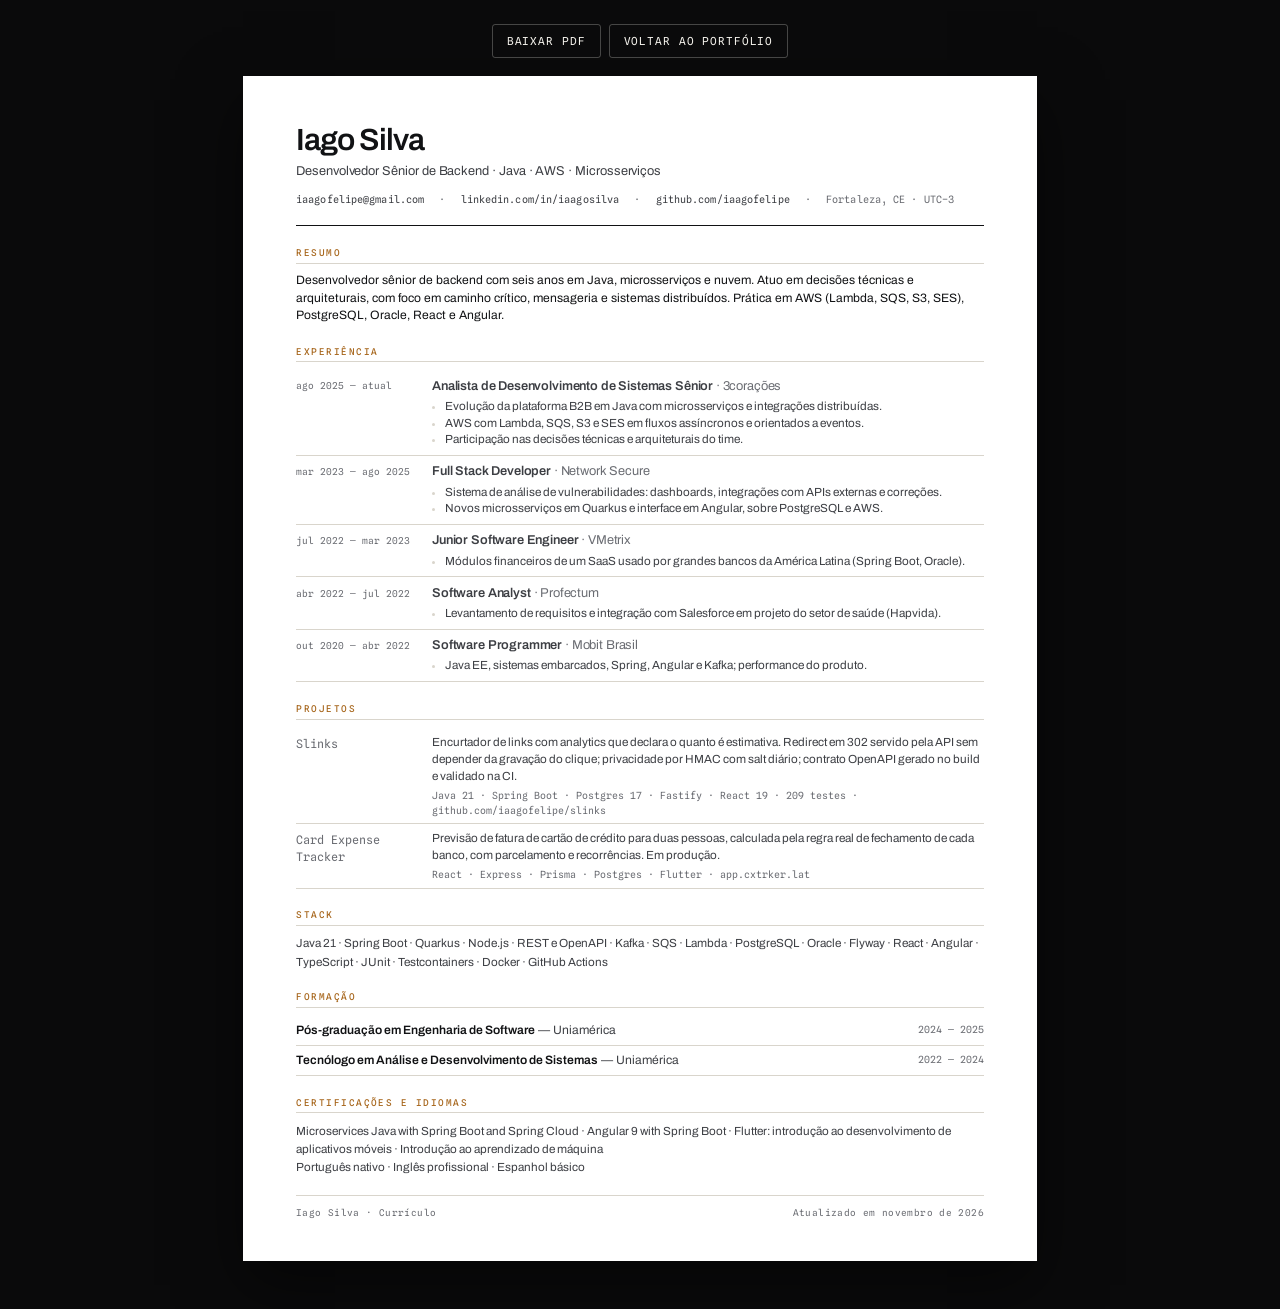
==== curriculo.html @ 0f62bab1 "feat: reconstrói o portfólio como prancha técnica Substitui a landing de vidro e orbs por um mundo v" ====
<!DOCTYPE html>
<html lang="pt-BR">
<head>
<meta charset="utf-8" />
<meta name="viewport" content="width=device-width, initial-scale=1" />
<title>Currículo — Iago Silva</title>
<meta name="description" content="Currículo de Iago Silva — desenvolvedor sênior de backend em Java, AWS e microsserviços." />
<meta name="robots" content="noindex" />
<link rel="icon" href="favicon.svg" type="image/svg+xml" />
<style>
  @font-face {
    font-family: "Archivo";
    src: url("assets/fonts/archivo-var.woff2") format("woff2");
    font-weight: 400 600;
    font-display: swap;
  }
  @font-face {
    font-family: "Spline Sans Mono";
    src: url("assets/fonts/spline-sans-mono-var.woff2") format("woff2");
    font-weight: 400 500;
    font-display: swap;
  }

  :root {
    --ink: #111214;
    --ink-2: #3d3f44;
    --ink-3: #6b6d73;
    --rule: #d9d5cc;
    --copper: #a8681f;
    --sans: "Archivo", system-ui, sans-serif;
    --mono: "Spline Sans Mono", ui-monospace, monospace;
    --sheet: #fff;
  }

  * { box-sizing: border-box; margin: 0; padding: 0; }

  body {
    background: #0a0a0b;
    font-family: var(--sans);
    color: var(--ink);
    -webkit-font-smoothing: antialiased;
    padding: 24px 16px 48px;
  }

  .sheet {
    width: 210mm;
    min-height: 297mm;
    margin: 0 auto;
    background: var(--sheet);
    padding: 13mm 14mm 11mm;
    box-shadow: 0 24px 60px rgba(0, 0, 0, 0.5);
  }

  .doc-head {
    border-bottom: 1.5px solid var(--ink);
    padding-bottom: 5mm;
  }

  h1 {
    font-size: 23pt;
    font-weight: 600;
    letter-spacing: -0.03em;
    line-height: 1;
  }

  .doc-role {
    margin-top: 1.6mm;
    font-size: 9.6pt;
    color: var(--ink-2);
    letter-spacing: -0.005em;
  }

  .doc-contact {
    display: flex;
    flex-wrap: wrap;
    gap: 1mm 4mm;
    margin-top: 3mm;
    font-family: var(--mono);
    font-size: 7.6pt;
    letter-spacing: 0.01em;
    color: var(--ink-3);
  }

  .doc-contact a { color: var(--ink-2); text-decoration: none; }

  h2 {
    font-family: var(--mono);
    font-size: 7pt;
    font-weight: 500;
    letter-spacing: 0.16em;
    text-transform: uppercase;
    color: var(--copper);
    margin: 5.5mm 0 2.2mm;
    padding-bottom: 1.2mm;
    border-bottom: 1px solid var(--rule);
  }

  p { font-size: 9.1pt; line-height: 1.45; color: var(--ink-2); }

  .lead { color: var(--ink); }

  /* experiência */
  .job {
    display: grid;
    grid-template-columns: 31mm 1fr;
    gap: 0 5mm;
    padding: 1.9mm 0;
    border-bottom: 1px solid var(--rule);
  }

  .job:last-child { border-bottom: 0; padding-bottom: 0; }

  .job-when {
    font-family: var(--mono);
    font-size: 7.1pt;
    line-height: 1.5;
    white-space: nowrap;
    color: var(--ink-3);
    padding-top: 0.5mm;
  }

  .job-title {
    font-size: 9.6pt;
    font-weight: 600;
    letter-spacing: -0.012em;
    line-height: 1.3;
  }

  .job-co { font-weight: 400; color: var(--ink-3); }

  .job ul {
    margin-top: 1mm;
    padding-left: 3.4mm;
    font-size: 8.8pt;
    line-height: 1.42;
    color: var(--ink-2);
  }

  .job li::marker { color: var(--rule); }

  /* projetos */
  .project {
    display: grid;
    grid-template-columns: 31mm 1fr;
    gap: 0 5mm;
    padding: 1.6mm 0;
    border-bottom: 1px solid var(--rule);
  }

  .project:last-child { border-bottom: 0; }

  .project-name {
    font-family: var(--mono);
    font-size: 7.6pt;
    color: var(--ink-3);
    padding-top: 0.5mm;
  }

  .project p { font-size: 8.8pt; line-height: 1.45; }

  .project .stackline {
    font-family: var(--mono);
    font-size: 7.4pt;
    color: var(--ink-3);
    margin-top: 0.9mm;
  }

  .inline-stack {
    font-size: 8.8pt;
    line-height: 1.55;
    color: var(--ink-2);
  }

  .edu-row {
    display: grid;
    grid-template-columns: 1fr 26mm;
    gap: 5mm;
    padding: 1.5mm 0;
    border-bottom: 1px solid var(--rule);
    font-size: 8.8pt;
    color: var(--ink-2);
  }

  .edu-row:last-child { border-bottom: 0; }

  .edu-row .when {
    font-family: var(--mono);
    font-size: 7.4pt;
    color: var(--ink-3);
    text-align: right;
  }

  .edu-row strong { font-weight: 600; color: var(--ink); }

  .foot {
    display: flex;
    justify-content: space-between;
    gap: 6mm;
    margin-top: 5mm;
    padding-top: 2.5mm;
    border-top: 1px solid var(--rule);
    font-family: var(--mono);
    font-size: 7pt;
    letter-spacing: 0.04em;
    color: var(--ink-3);
  }

  .screen-only {
    display: flex;
    justify-content: center;
    gap: 8px;
    margin: 0 auto 18px;
    width: 210mm;
    max-width: 100%;
  }

  .screen-only a {
    font-family: var(--mono);
    font-size: 11px;
    letter-spacing: 0.08em;
    text-transform: uppercase;
    text-decoration: none;
    color: #f4f2ec;
    border: 1px solid rgba(244, 242, 236, 0.26);
    border-radius: 3px;
    padding: 9px 14px;
  }

  .screen-only a:hover { border-color: #e0983f; color: #f2b464; }

  @page {
    size: A4;
    margin: 0;
  }

  @media print {
    body { background: #fff; padding: 0; }
    .sheet {
      width: auto;
      min-height: 0;
      box-shadow: none;
      padding: 13mm 14mm 11mm;
    }
    .screen-only { display: none; }
  }

  @media (max-width: 780px) {
    .sheet { width: 100%; padding: 22px 18px; min-height: 0; }
    .job, .project { grid-template-columns: 1fr; gap: 1mm; }
    .edu-row { grid-template-columns: 1fr; gap: 0.5mm; }
    .edu-row .when { text-align: left; }
  }
  /* Passe de compactação para caber em uma única A4.
     Fica no fim do arquivo de propósito: mesma especificidade, quem vence é a última regra. */
  @media print {
    .sheet { padding: 9.5mm 12.5mm 7.5mm; }
    .doc-head { padding-bottom: 3.4mm; }
    h1 { font-size: 21pt; }
    .doc-role { font-size: 9.2pt; margin-top: 1.2mm; }
    .doc-contact { margin-top: 2.3mm; font-size: 7.4pt; }
    h2 { margin: 3.1mm 0 1.3mm; padding-bottom: 0.8mm; font-size: 6.8pt; }
    p { font-size: 8.75pt; line-height: 1.36; }
    .job { padding: 0.95mm 0; }
    .job-when { font-size: 7.2pt; }
    .job-title { font-size: 9.2pt; }
    .job ul { margin-top: 0.6mm; font-size: 8.35pt; line-height: 1.34; }
    .project { padding: 1mm 0; }
    .project p { font-size: 8.5pt; line-height: 1.4; }
    .project .stackline, .project-name { font-size: 7.1pt; }
    .inline-stack { font-size: 8.45pt; line-height: 1.44; }
    .edu-row { padding: 0.95mm 0; font-size: 8.5pt; }
    .foot { margin-top: 2.2mm; padding-top: 1.5mm; font-size: 6.8pt; }
  }
</style>
</head>
<body>

<div class="screen-only">
  <a href="curriculo.pdf">Baixar PDF</a>
  <a href="./">Voltar ao portfólio</a>
</div>

<div class="sheet">

  <header class="doc-head">
    <h1>Iago Silva</h1>
    <p class="doc-role">Desenvolvedor Sênior de Backend · Java · AWS · Microsserviços</p>
    <p class="doc-contact">
      <a href="mailto:iaagofelipe@gmail.com">iaagofelipe@gmail.com</a>
      <span>·</span>
      <a href="https://www.linkedin.com/in/iaagosilva">linkedin.com/in/iaagosilva</a>
      <span>·</span>
      <a href="https://github.com/iaagofelipe">github.com/iaagofelipe</a>
      <span>·</span>
      <span>Fortaleza, CE · UTC−3</span>
    </p>
  </header>

  <h2>Resumo</h2>
  <p class="lead">Desenvolvedor sênior de backend com seis anos em Java, microsserviços e nuvem.
  Atuo em decisões técnicas e arquiteturais, com foco em caminho crítico, mensageria e sistemas
  distribuídos. Prática em AWS (Lambda, SQS, S3, SES), PostgreSQL, Oracle, React e Angular.</p>

  <h2>Experiência</h2>

  <div class="job">
    <p class="job-when">ago 2025 — atual</p>
    <div>
      <p class="job-title">Analista de Desenvolvimento de Sistemas Sênior <span class="job-co">· 3corações</span></p>
      <ul>
        <li>Evolução da plataforma B2B em Java com microsserviços e integrações distribuídas.</li>
        <li>AWS com Lambda, SQS, S3 e SES em fluxos assíncronos e orientados a eventos.</li>
        <li>Participação nas decisões técnicas e arquiteturais do time.</li>
      </ul>
    </div>
  </div>

  <div class="job">
    <p class="job-when">mar 2023 — ago 2025</p>
    <div>
      <p class="job-title">Full Stack Developer <span class="job-co">· Network Secure</span></p>
      <ul>
        <li>Sistema de análise de vulnerabilidades: dashboards, integrações com APIs externas e correções.</li>
        <li>Novos microsserviços em Quarkus e interface em Angular, sobre PostgreSQL e AWS.</li>
      </ul>
    </div>
  </div>

  <div class="job">
    <p class="job-when">jul 2022 — mar 2023</p>
    <div>
      <p class="job-title">Junior Software Engineer <span class="job-co">· VMetrix</span></p>
      <ul>
        <li>Módulos financeiros de um SaaS usado por grandes bancos da América Latina (Spring Boot, Oracle).</li>
      </ul>
    </div>
  </div>

  <div class="job">
    <p class="job-when">abr 2022 — jul 2022</p>
    <div>
      <p class="job-title">Software Analyst <span class="job-co">· Profectum</span></p>
      <ul>
        <li>Levantamento de requisitos e integração com Salesforce em projeto do setor de saúde (Hapvida).</li>
      </ul>
    </div>
  </div>

  <div class="job">
    <p class="job-when">out 2020 — abr 2022</p>
    <div>
      <p class="job-title">Software Programmer <span class="job-co">· Mobit Brasil</span></p>
      <ul>
        <li>Java EE, sistemas embarcados, Spring, Angular e Kafka; performance do produto.</li>
      </ul>
    </div>
  </div>

  <h2>Projetos</h2>

  <div class="project">
    <p class="project-name">Slinks</p>
    <div>
      <p>Encurtador de links com analytics que declara o quanto é estimativa. Redirect em 302 servido
      pela API sem depender da gravação do clique; privacidade por HMAC com salt diário; contrato
      OpenAPI gerado no build e validado na CI.</p>
      <p class="stackline">Java 21 · Spring Boot · Postgres 17 · Fastify · React 19 · 209 testes · github.com/iaagofelipe/slinks</p>
    </div>
  </div>

  <div class="project">
    <p class="project-name">Card Expense Tracker</p>
    <div>
      <p>Previsão de fatura de cartão de crédito para duas pessoas, calculada pela regra real de
      fechamento de cada banco, com parcelamento e recorrências. Em produção.</p>
      <p class="stackline">React · Express · Prisma · Postgres · Flutter · app.cxtrker.lat</p>
    </div>
  </div>

  <h2>Stack</h2>
  <p class="inline-stack">Java 21 · Spring Boot · Quarkus · Node.js · REST e OpenAPI · Kafka · SQS ·
  Lambda · PostgreSQL · Oracle · Flyway · React · Angular · TypeScript · JUnit · Testcontainers ·
  Docker · GitHub Actions</p>

  <h2>Formação</h2>
  <div class="edu-row">
    <p><strong>Pós-graduação em Engenharia de Software</strong> — Uniamérica</p>
    <p class="when">2024 — 2025</p>
  </div>
  <div class="edu-row">
    <p><strong>Tecnólogo em Análise e Desenvolvimento de Sistemas</strong> — Uniamérica</p>
    <p class="when">2022 — 2024</p>
  </div>

  <h2>Certificações e idiomas</h2>
  <p class="inline-stack">Microservices Java with Spring Boot and Spring Cloud · Angular 9 with Spring
  Boot · Flutter: introdução ao desenvolvimento de aplicativos móveis · Introdução ao aprendizado de máquina</p>
  <p class="inline-stack">Português nativo · Inglês profissional · Espanhol básico</p>

  <p class="foot">
    <span>Iago Silva · Currículo</span>
    <span>Atualizado em novembro de 2026</span>
  </p>

</div>

</body>
</html>
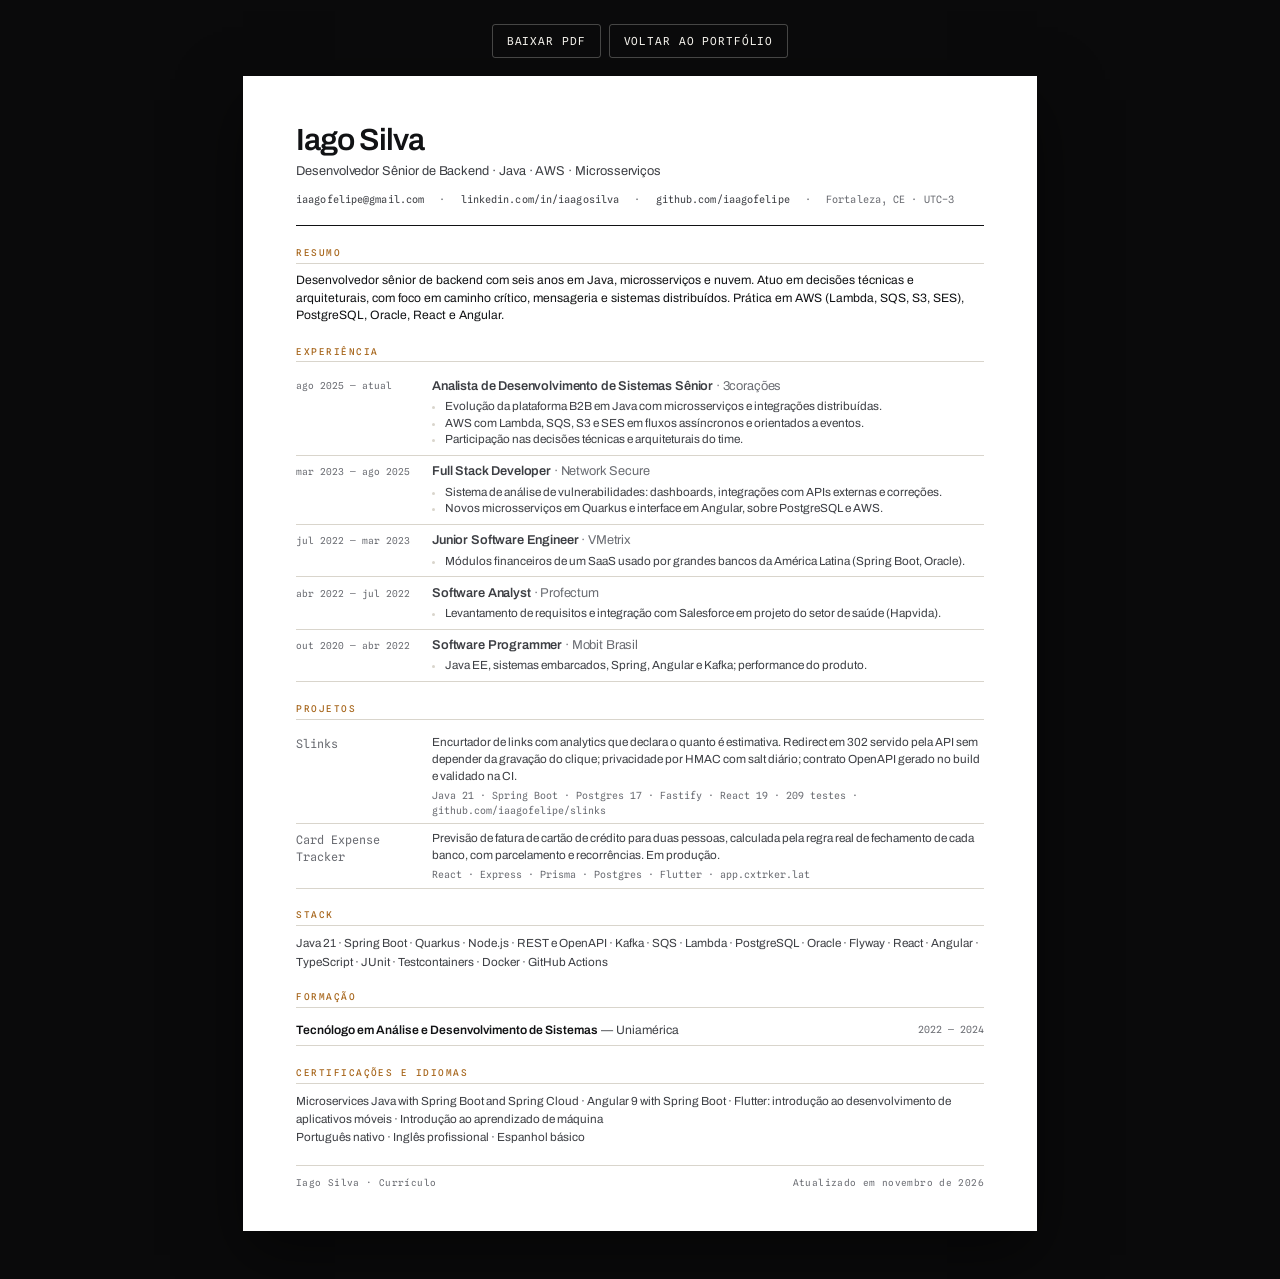
==== commit 5dfae191: "fix: remove a pós-graduação não concluída da formação A pós em Engenharia de Software não foi conclu" ====
--- a/curriculo.html
+++ b/curriculo.html
@@ -383,10 +383,7 @@
   Docker · GitHub Actions</p>
 
   <h2>Formação</h2>
-  <div class="edu-row">
-    <p><strong>Pós-graduação em Engenharia de Software</strong> — Uniamérica</p>
-    <p class="when">2024 — 2025</p>
-  </div>
+
   <div class="edu-row">
     <p><strong>Tecnólogo em Análise e Desenvolvimento de Sistemas</strong> — Uniamérica</p>
     <p class="when">2022 — 2024</p>
